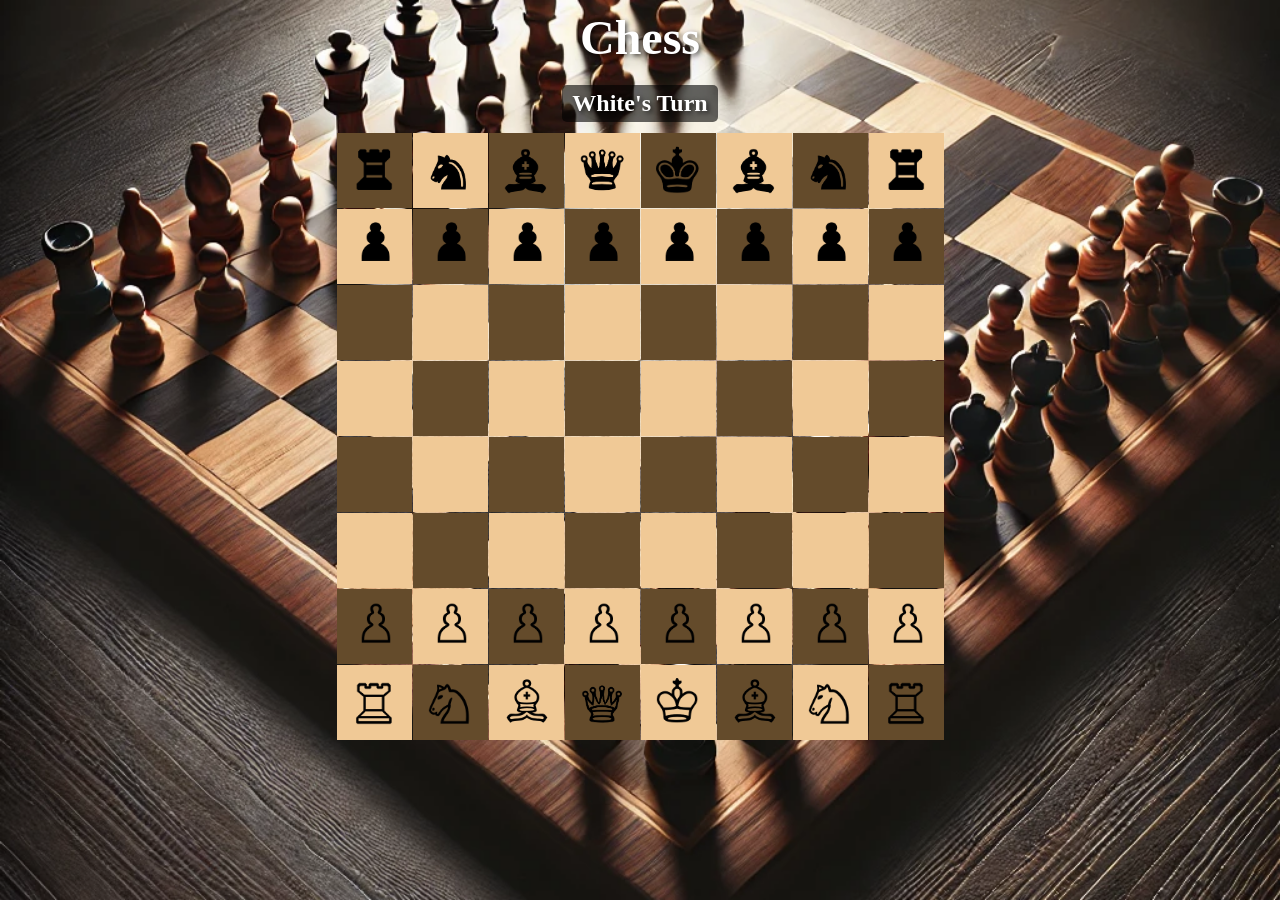
==== chess.html @ 8a85fd73 "Rename index.html to chess.html" ====
<!DOCTYPE html>
<html lang="en">

<head>
    <meta charset="UTF-8">
    <meta http-equiv="X-UA-Compatible" content="IE=edge">
    <meta name="viewport" content="width=device-width, initial-scale=1.0">
    <meta name="author" content="Neha Rafaqat">
    <link rel="stylesheet" href="Chess.css">
    
    <title>Chess</title>
</head>


<body>

    <h1>Chess</h1>
    <h2 id="tog">White's Turn</h2>


    
    <ul>

        <div class="divv" id="row8">
            <li class="box" id="b801">Brook</li>
            <li class="box" id="b802">Bknight</li>
            <li class="box" id="b803">Bbishop</li>
            <li class="box" id="b804">Bqueen</li>
            <li class="box" id="b805">Bking</li>
            <li class="box" id="b806">Bbishop</li>
            <li class="box" id="b807">Bknight</li>
            <li class="box" id="b808">Brook</li>
        </div>
        <div class="divv" id="row7">
            <li class="box" id="b701">Bpawn</li>
            <li class="box" id="b702">Bpawn</li>
            <li class="box" id="b703">Bpawn</li>
            <li class="box" id="b704">Bpawn</li>
            <li class="box" id="b705">Bpawn</li>
            <li class="box" id="b706">Bpawn</li>
            <li class="box" id="b707">Bpawn</li>
            <li class="box" id="b708">Bpawn</li>
        </div>
        <div class="divv" id="row6">
            <li class="box" id="b601"></li>
            <li class="box" id="b602"></li>
            <li class="box" id="b603"></li>
            <li class="box" id="b604"></li>
            <li class="box" id="b605"></li>
            <li class="box" id="b606"></li>
            <li class="box" id="b607"></li>
            <li class="box" id="b608"></li>
        </div>
        <div class="divv" id="row5">
            <li class="box" id="b501"></li>
            <li class="box" id="b502"></li>
            <li class="box" id="b503"></li>
            <li class="box" id="b504"></li>
            <li class="box" id="b505"></li>
            <li class="box" id="b506"></li>
            <li class="box" id="b507"></li>
            <li class="box" id="b508"></li>
        </div>
        <div class="divv" id="row4">
            <li class="box" id="b401"></li>
            <li class="box" id="b402"></li>
            <li class="box" id="b403"></li>
            <li class="box" id="b404"></li>
            <li class="box" id="b405"></li>
            <li class="box" id="b406"></li>
            <li class="box" id="b407"></li>
            <li class="box" id="b408"></li>
        </div>
        <div class="divv" id="row3">
            <li class="box" id="b301"></li>
            <li class="box" id="b302"></li>
            <li class="box" id="b303"></li>
            <li class="box" id="b304"></li>
            <li class="box" id="b305"></li>
            <li class="box" id="b306"></li>
            <li class="box" id="b307"></li>
            <li class="box" id="b308"></li>
        </div>

        <div class="divv" id="row2">
            <li class="box Wpawn" id="b201">Wpawn</li>
            <li class="box Wpawn" id="b202">Wpawn</li>
            <li class="box Wpawn" id="b203">Wpawn</li>
            <li class="box Wpawn" id="b204">Wpawn</li>
            <li class="box Wpawn" id="b205">Wpawn</li>
            <li class="box Wpawn" id="b206">Wpawn</li>
            <li class="box Wpawn" id="b207">Wpawn</li>
            <li class="box Wpawn" id="b208">Wpawn</li>
        </div>
        <div class="divv" id="row1">
            <li class="box" id="b101">Wrook</li>
            <li class="box" id="b102">Wknight</li>
            <li class="box" id="b103">Wbishop</li>
            <li class="box" id="b104">Wqueen</li>
            <li class="box" id="b105">Wking</li>
            <li class="box" id="b106">Wbishop</li>
            <li class="box" id="b107">Wknight</li>
            <li class="box" id="b108">Wrook</li>
        </div>

    </ul>
    <script src="Chess.js"></script>
</body>

<script>


   
</script>

</html>
---- Chess.css ----
* {
    margin: 0;
    padding: 0;
}

body {
    display: grid;
    place-items: center;
    overflow-x: hidden;
    background-image: url('bggimg.webp');
    background-size: cover;
    background-position: center;
}

h1 {
    margin: 10px;
    color: white;  
    font-size: 3rem;  
    font-weight: bold;
    text-shadow: 2px 2px 5px rgba(0, 0, 0, 0.7);  /* Add shadow effect */
}

h2#tog {
    font-size: 1.5rem; 
    color: white; 
    font-weight: bold;
    margin: 10px;
    text-shadow: 2px 2px 5px rgba(0, 0, 0, 0.7);  
    background-color: rgba(0, 0, 0, 0.6);
    padding: 5px 10px;  
    border-radius: 5px;  
}

ul {
    display: grid;
    grid-template-columns: 1fr;
}

.divv {
    display: flex;
}

li {
    list-style: none;
    display: grid;
    place-items: center;
    font-size: 0px;
}

.box {
    margin: .5px;
    width: 75px;
    height: 75px;
}

#tog {
    margin: 10px 0px;
}

.allimg {
    width: 45px;
    position: relative;
    bottom: 5px;
}

.allpawn {
    transform: scale(.7);
}

.authcont {
    width: 100vw;
}

.author {
    float: right;
    margin-right: 50px;
}

@media (max-width:650px) {
    #tog {
        margin-bottom: 70px;
    }

    .box {
        width: 11vw;
        height: 11vw;
    }

    .allimg {
        width: 7vw;
    }
}
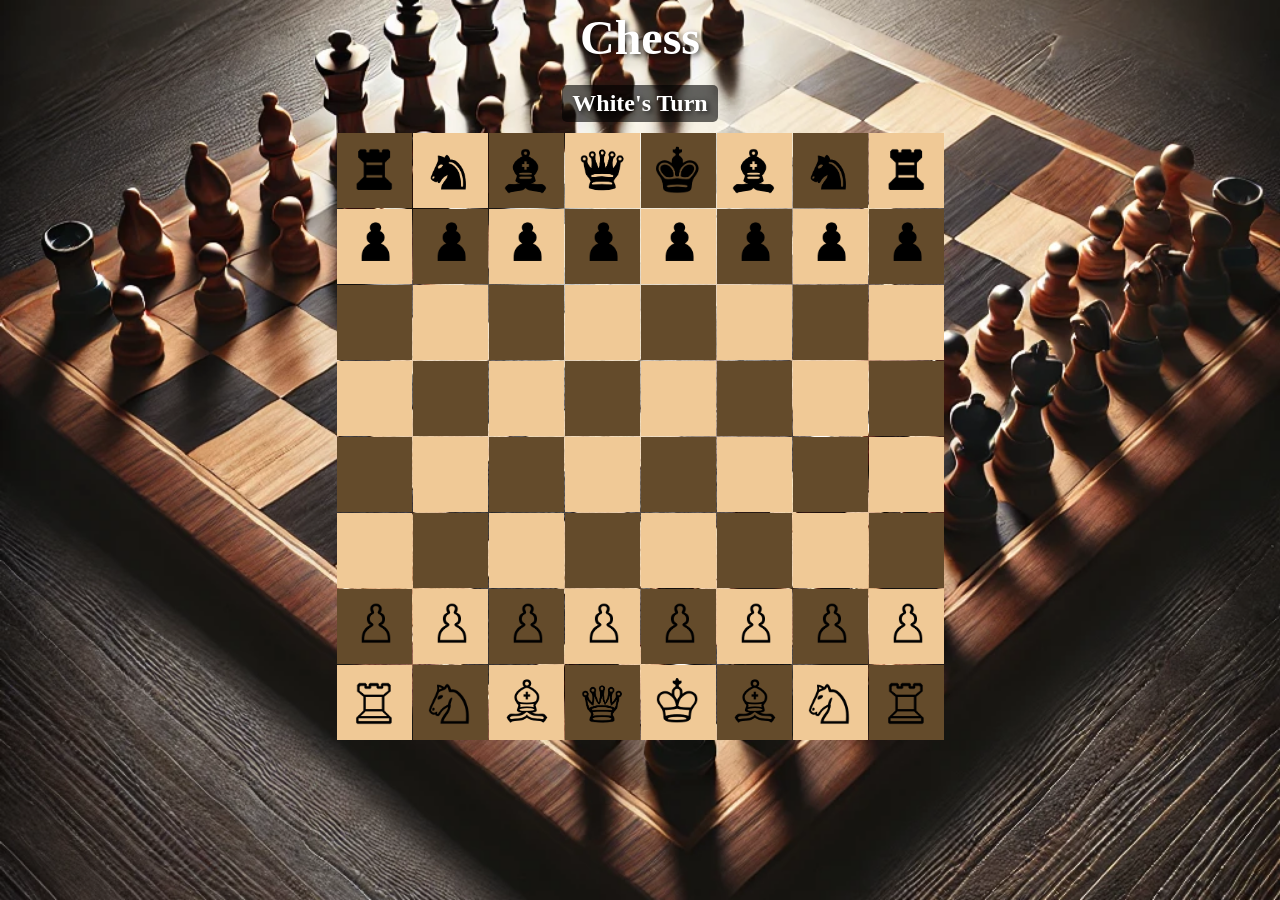
==== commit 42c82cfe: "Update chess.html" ====
--- a/chess.html
+++ b/chess.html
@@ -107,10 +107,4 @@
     <script src="Chess.js"></script>
 </body>
 
-<script>
-
-
-   
-</script>
-
 </html>
